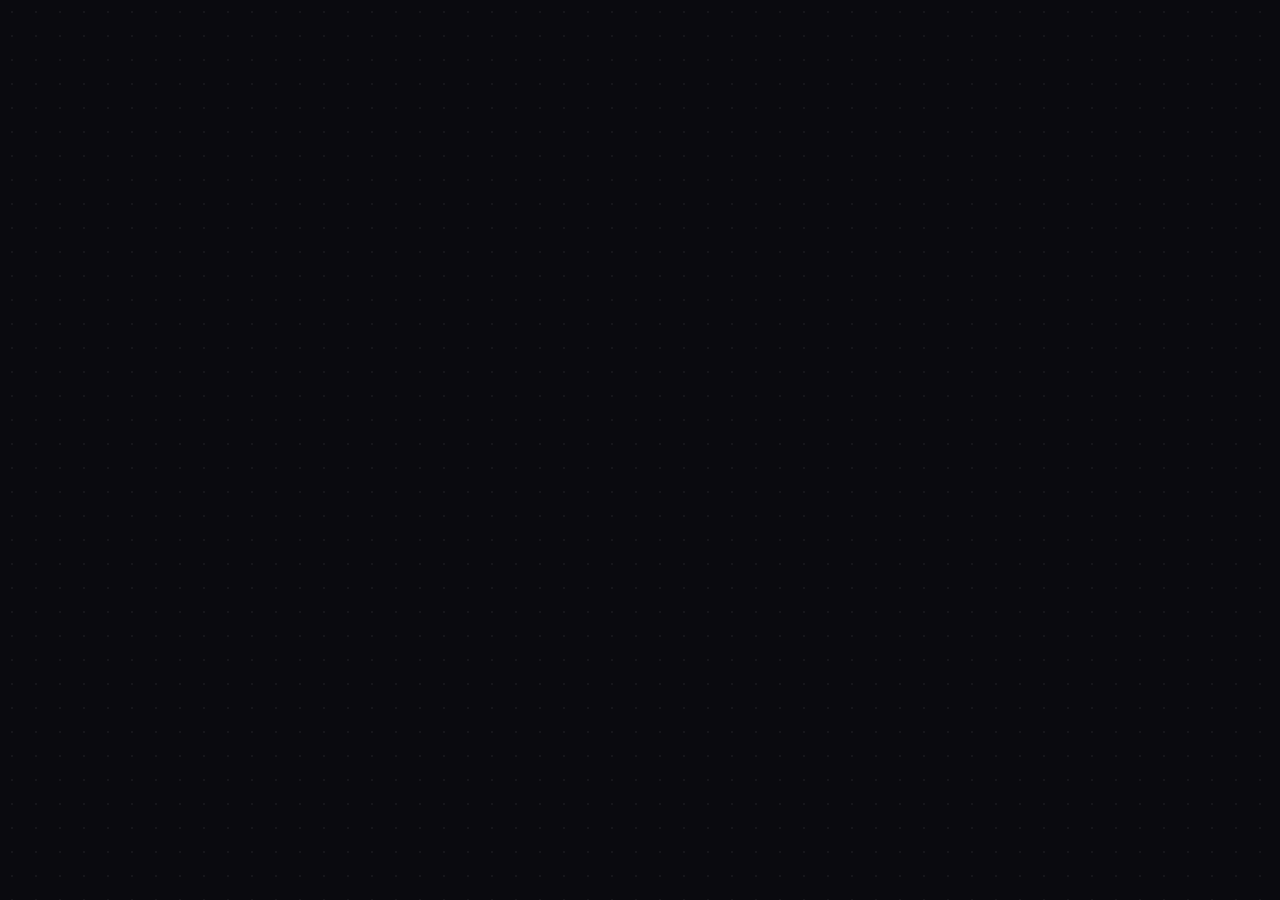
==== certs.html @ 4283dc00 "midway checkup" ====
<!DOCTYPE html>
<html lang="en">
<head>
    <meta charset="UTF-8">
    <meta name="viewport" content="width=device-width, initial-scale=1.0">
    <meta name="description" content="Jack Sutera - Certifications">
    <title>Certifications | Jack Sutera</title>
    <link rel="stylesheet" href="style.css">
</head>
<body>
    <script src="content.js"></script>
    <script src="main.js"></script>
</body>
</html>
---- style.css ----
@import url('https://fonts.googleapis.com/css2?family=Space+Mono:wght@400;700&display=swap');

:root {
    --bg: #0a0a0f;
    --accent: #28c971;
    --accent-dim: #1a8f4f;
    --text: #e8e8e8;
    --text-muted: #888899;
    --card-bg: rgba(255, 255, 255, 0.04);
    --card-border: rgba(40, 201, 113, 0.2);
    --card-border-hover: rgba(40, 201, 113, 0.6);
}

* {
    margin: 0;
    padding: 0;
    box-sizing: border-box;
}

html {
    scroll-behavior: smooth;
}

body {
    font-family: system-ui, -apple-system, BlinkMacSystemFont, 'Segoe UI', Roboto, Oxygen, Ubuntu, Cantarell, sans-serif;
    line-height: 1.6;
    color: var(--text);
    background: var(--bg);
    min-height: 100vh;
    background-image: radial-gradient(circle, rgba(255, 255, 255, 0.05) 1px, transparent 1px);
    background-size: 24px 24px;
}

body.index-page {
    overflow: hidden;
}

h1, h2, h3, h4, h5, h6 {
    font-family: 'Space Mono', monospace;
}

a {
    color: var(--accent);
    text-decoration: none;
    transition: color 0.2s;
}

a:hover {
    color: var(--text);
}

.nav {
    position: fixed;
    top: 0;
    left: 0;
    right: 0;
    width: 100%;
    display: flex;
    justify-content: space-between;
    align-items: center;
    padding: 16px 32px;
    background: rgba(10, 10, 15, 0.8);
    backdrop-filter: blur(12px);
    border-bottom: 1px solid var(--card-border);
    z-index: 1000;
}

.nav a {
    font-family: 'Space Mono', monospace;
    font-size: 12px;
    color: var(--text-muted);
    text-transform: uppercase;
    letter-spacing: 0.1em;
    text-decoration: none;
    transition: color 0.2s;
}

.nav a:hover {
    color: var(--accent);
}

.artifact {
    position: absolute;
    background: var(--card-bg);
    border: 1px solid var(--card-border);
    border-radius: 12px;
    padding: 20px;
    backdrop-filter: blur(8px);
    cursor: grab;
    transition: border-color 0.2s, box-shadow 0.2s, transform 0.1s;
    user-select: none;
}

.artifact:active {
    cursor: grabbing;
}

.artifact.dragging {
    cursor: grabbing;
}

.artifact:hover {
    border-color: var(--card-border-hover);
    box-shadow: 0 0 24px rgba(40, 201, 113, 0.15);
}

.artifact--profile {
    width: 280px;
}

.artifact--project {
    width: 220px;
}

.artifact--certs {
    width: 200px;
}

.artifact--tag {
    width: 160px;
}

.badge {
    display: inline-block;
    background: rgba(40, 201, 113, 0.12);
    color: var(--accent);
    border: 1px solid rgba(40, 201, 113, 0.3);
    border-radius: 20px;
    font-size: 11px;
    padding: 3px 10px;
    font-family: 'Space Mono', monospace;
    white-space: nowrap;
}

.btn-primary {
    background: var(--accent);
    color: #0a0a0f;
    font-weight: 500;
    border-radius: 6px;
    padding: 8px 16px;
    border: none;
    cursor: pointer;
    font-family: 'Space Mono', monospace;
    font-size: 14px;
    transition: background 0.2s, transform 0.1s;
}

.btn-primary:hover {
    background: var(--text);
    transform: translateY(-1px);
}

.btn-primary:active {
    transform: translateY(0);
}

.btn-ghost {
    background: transparent;
    color: var(--accent);
    border: 1px solid var(--card-border);
    border-radius: 6px;
    padding: 8px 16px;
    cursor: pointer;
    font-family: 'Space Mono', monospace;
    font-size: 14px;
    transition: border-color 0.2s, color 0.2s, transform 0.1s;
}

.btn-ghost:hover {
    border-color: var(--card-border-hover);
    color: var(--text);
    transform: translateY(-1px);
}

.btn-ghost:active {
    transform: translateY(0);
}

.page-content {
    max-width: 800px;
    margin: 0 auto;
    padding: 40px 24px;
}

.page-content.has-nav {
    padding-top: 100px;
}

.section-title {
    font-family: 'Space Mono', monospace;
    font-size: 24px;
    color: var(--accent);
    margin-bottom: 24px;
    text-transform: uppercase;
    letter-spacing: 0.05em;
}

.card {
    background: var(--card-bg);
    border: 1px solid var(--card-border);
    border-radius: 12px;
    padding: 24px;
    margin-bottom: 20px;
    backdrop-filter: blur(8px);
    transition: border-color 0.2s, box-shadow 0.2s;
}

.card:hover {
    border-color: var(--card-border-hover);
    box-shadow: 0 0 24px rgba(40, 201, 113, 0.15);
}
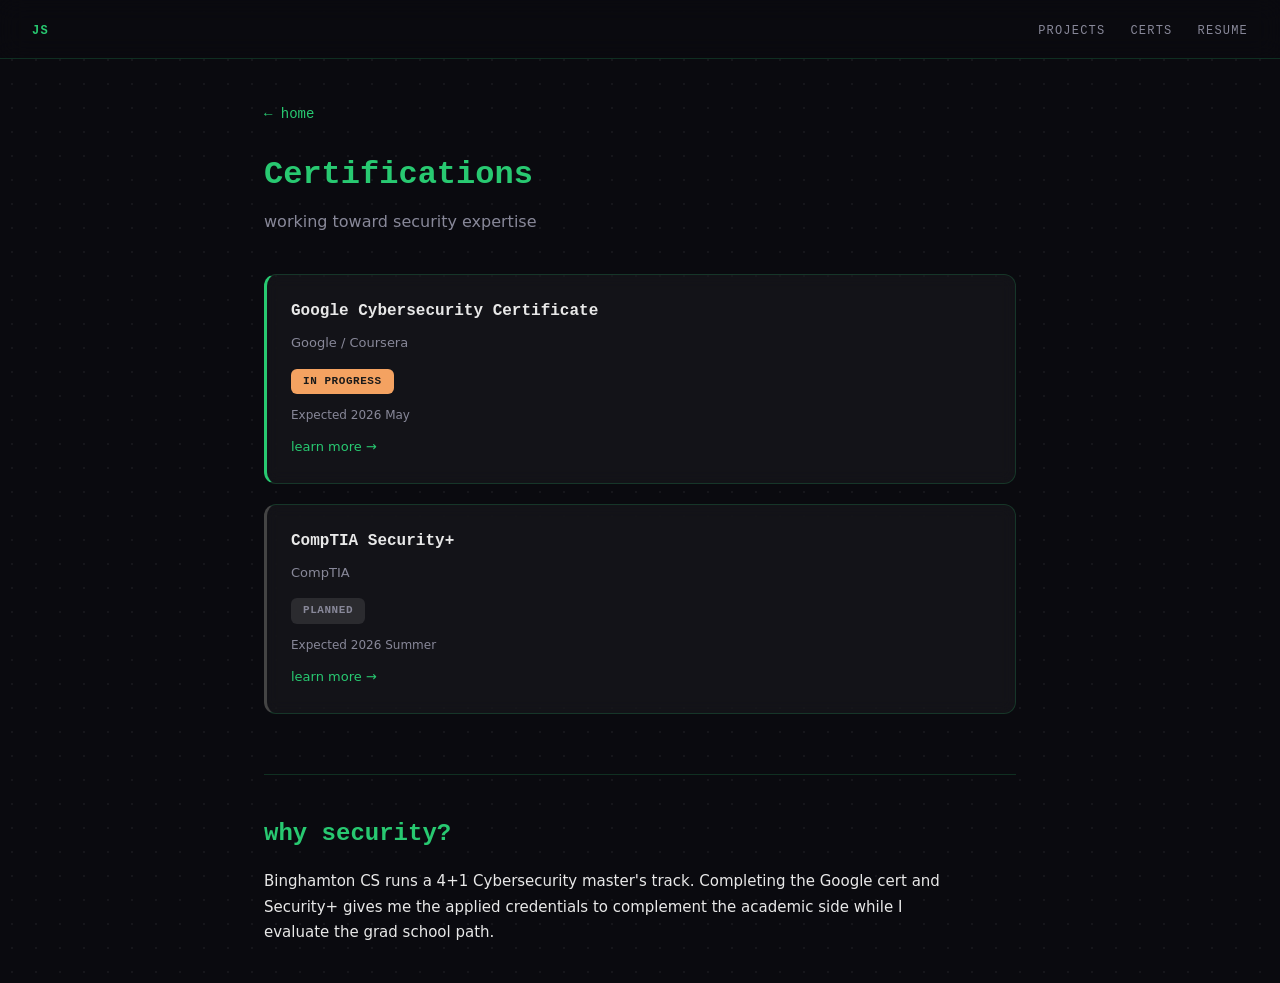
==== commit 80cee202: "certs and project added, drag fix attempt" ====
--- a/certs.html
+++ b/certs.html
@@ -6,9 +6,156 @@
     <meta name="description" content="Jack Sutera - Certifications">
     <title>Certifications | Jack Sutera</title>
     <link rel="stylesheet" href="style.css">
+    <style>
+        .cert-card {
+            background: var(--card-bg);
+            border: 1px solid var(--card-border);
+            border-left: 3px solid var(--accent);
+            border-radius: 12px;
+            padding: 24px;
+            margin-bottom: 20px;
+            backdrop-filter: blur(8px);
+            transition: border-color 0.2s, box-shadow 0.2s;
+        }
+
+        .cert-card:hover {
+            border-color: var(--card-border-hover);
+            box-shadow: 0 0 24px rgba(40, 201, 113, 0.15);
+        }
+
+        .cert-card.planned {
+            border-left-color: #444;
+        }
+
+        .status-badge {
+            display: inline-block;
+            padding: 4px 12px;
+            border-radius: 6px;
+            font-family: 'Space Mono', monospace;
+            font-size: 11px;
+            font-weight: 700;
+            text-transform: uppercase;
+            letter-spacing: 0.05em;
+        }
+
+        .status-badge.in-progress {
+            background: #f4a261;
+            color: #1a1a1a;
+        }
+
+        .status-badge.planned {
+            background: rgba(255, 255, 255, 0.1);
+            color: var(--text-muted);
+        }
+
+        .back-link {
+            display: inline-block;
+            color: var(--accent);
+            font-family: 'Space Mono', monospace;
+            font-size: 14px;
+            text-decoration: none;
+            margin-bottom: 24px;
+            transition: color 0.2s;
+        }
+
+        .back-link:hover {
+            color: var(--text);
+        }
+
+        .cert-link {
+            display: inline-block;
+            color: var(--accent);
+            font-size: 13px;
+            text-decoration: none;
+            margin-top: 12px;
+            transition: color 0.2s;
+        }
+
+        .cert-link:hover {
+            color: var(--text);
+        }
+    </style>
 </head>
 <body>
+    <nav class="nav">
+        <div class="nav-left">
+            <a href="index.html" style="font-weight: 700; color: var(--accent);">JS</a>
+        </div>
+        <div class="nav-right">
+            <a href="index.html" style="margin-right: 20px;">PROJECTS</a>
+            <a href="certs.html" style="margin-right: 20px;">CERTS</a>
+            <a href="./assets/resume.pdf" download>RESUME</a>
+        </div>
+    </nav>
+
+    <div class="page-content has-nav">
+        <a href="index.html" class="back-link">← home</a>
+        
+        <h1 style="font-family: 'Space Mono', monospace; font-size: 2rem; color: var(--accent); margin-bottom: 8px;">Certifications</h1>
+        <p style="color: var(--text-muted); font-size: 16px; margin-bottom: 40px;">working toward security expertise</p>
+
+        <div id="certs-container"></div>
+
+        <div style="margin-top: 60px; padding-top: 40px; border-top: 1px solid var(--card-border);">
+            <h2 style="font-family: 'Space Mono', monospace; font-size: 1.5rem; color: var(--accent); margin-bottom: 16px;">why security?</h2>
+            <p style="color: var(--text); font-size: 15px; line-height: 1.7; max-width: 680px;">
+                Binghamton CS runs a 4+1 Cybersecurity master's track. Completing the Google cert and Security+ gives me the applied credentials to complement the academic side while I evaluate the grad school path.
+            </p>
+        </div>
+    </div>
+
     <script src="content.js"></script>
     <script src="main.js"></script>
+    <script>
+        (function() {
+            const data = window.PORTFOLIO_DATA;
+            if (!data || !data.certifications) return;
+
+            const container = document.getElementById('certs-container');
+
+            data.certifications.forEach(cert => {
+                const card = document.createElement('div');
+                card.className = `cert-card ${cert.status === 'planned' ? 'planned' : ''}`;
+
+                const title = document.createElement('h3');
+                title.style.fontFamily = "'Space Mono', monospace";
+                title.style.fontSize = '16px';
+                title.style.marginBottom = '8px';
+                title.style.color = 'var(--text)';
+                title.textContent = cert.title;
+
+                const issuer = document.createElement('p');
+                issuer.style.fontSize = '13px';
+                issuer.style.color = 'var(--text-muted)';
+                issuer.style.marginBottom = '12px';
+                issuer.textContent = cert.issuer;
+
+                const statusBadge = document.createElement('span');
+                statusBadge.className = `status-badge ${cert.status}`;
+                statusBadge.textContent = cert.status === 'in-progress' ? 'IN PROGRESS' : 'PLANNED';
+
+                const eta = document.createElement('p');
+                eta.style.fontSize = '12px';
+                eta.style.color = 'var(--text-muted)';
+                eta.style.marginTop = '12px';
+                eta.textContent = `Expected ${cert.eta}`;
+
+                const link = document.createElement('a');
+                link.href = cert.url;
+                link.target = '_blank';
+                link.rel = 'noopener noreferrer';
+                link.className = 'cert-link';
+                link.textContent = 'learn more →';
+
+                card.appendChild(title);
+                card.appendChild(issuer);
+                card.appendChild(statusBadge);
+                card.appendChild(eta);
+                card.appendChild(link);
+
+                container.appendChild(card);
+            });
+        })();
+    </script>
 </body>
 </html>
